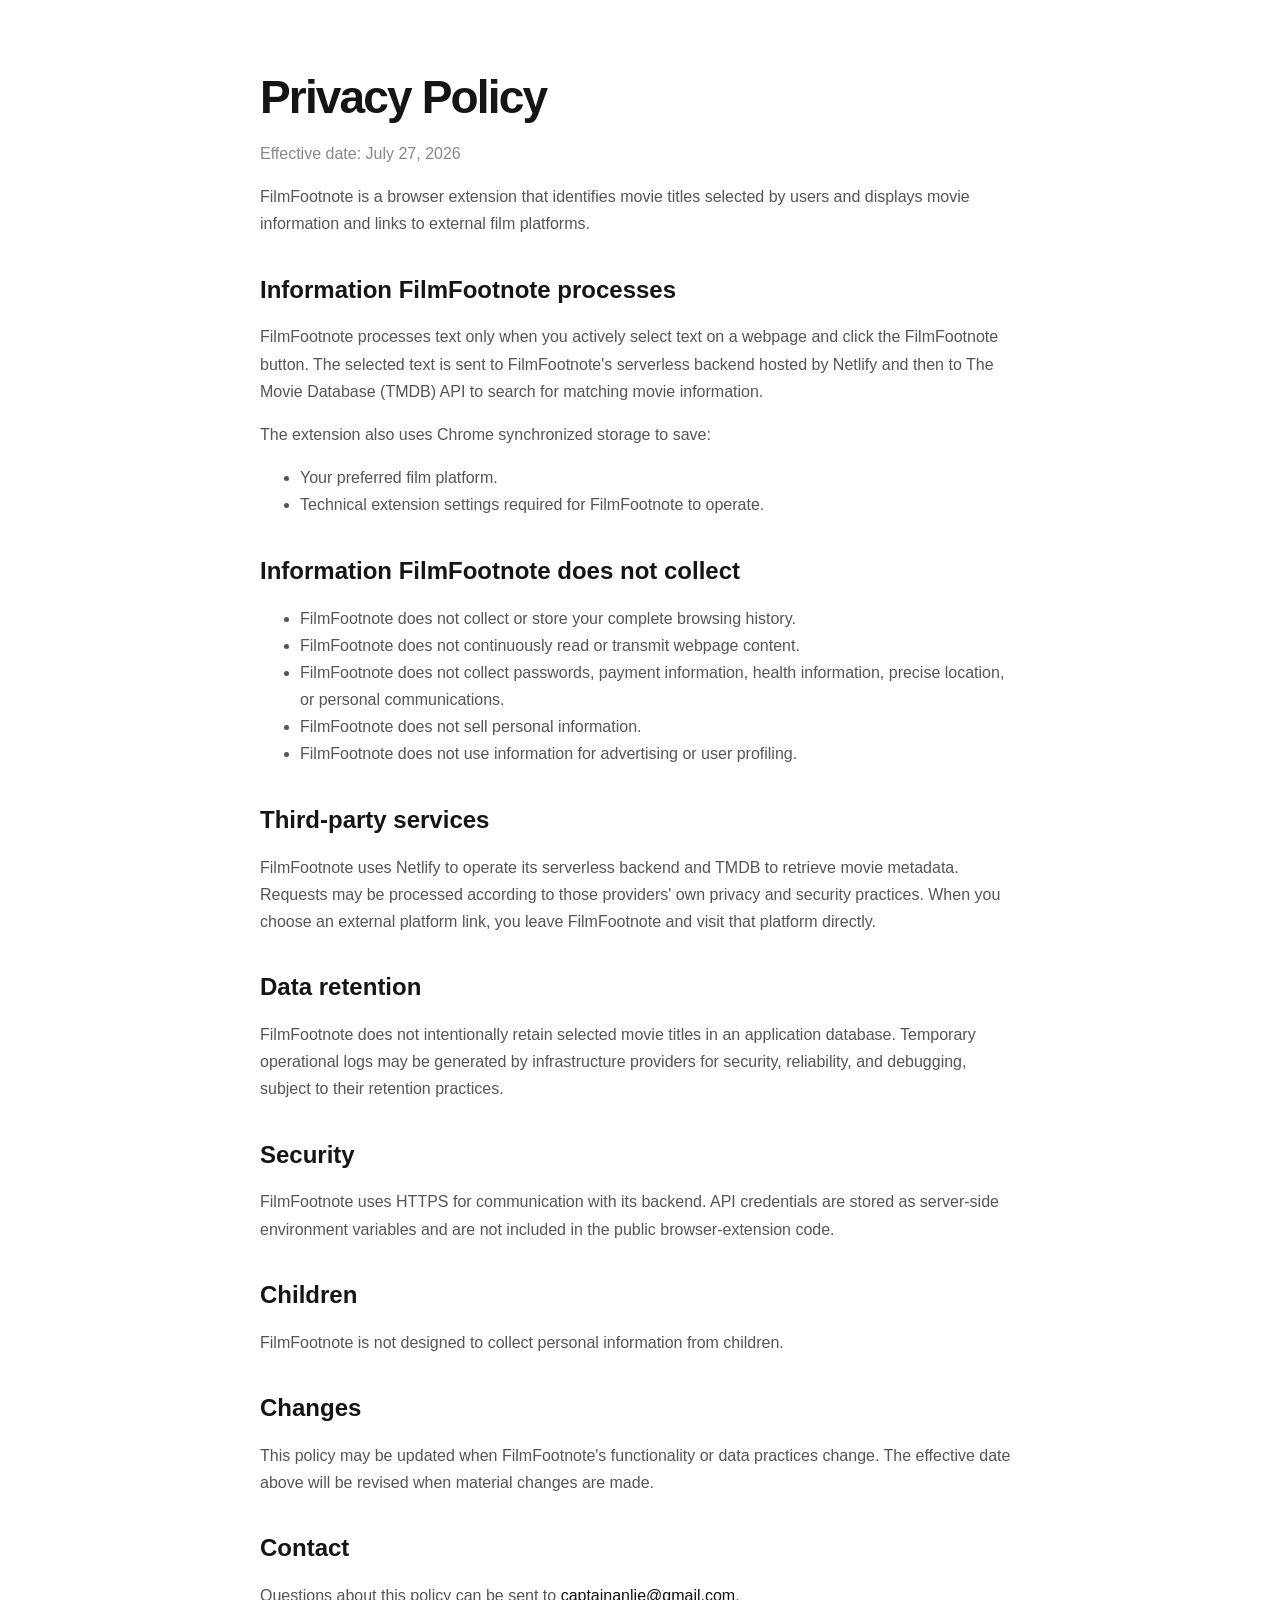
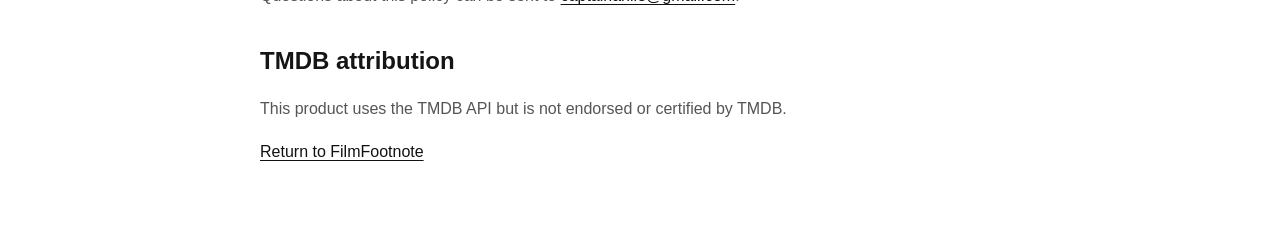
==== privacy.html @ b54d4970 "Add files via upload" ====
<!doctype html>
<html lang="en">
<head>
  <meta charset="utf-8">
  <meta name="viewport" content="width=device-width, initial-scale=1">
  <title>FilmFootnote Privacy Policy</title>
  <style>
    body { margin:0; color:#151515; background:#fff; font-family:Inter,ui-sans-serif,-apple-system,BlinkMacSystemFont,"Segoe UI",sans-serif; }
    main { width:min(760px,calc(100% - 40px)); margin:0 auto; padding:70px 0; }
    h1 { font-size:46px; letter-spacing:-.04em; margin:0 0 10px; }
    h2 { margin-top:38px; }
    p, li { color:#555; line-height:1.7; }
    .updated { color:#888; }
    a { color:#111; text-underline-offset:3px; }
  </style>
</head>
<body>
<main>
  <h1>Privacy Policy</h1>
  <p class="updated">Effective date: July 27, 2026</p>

  <p>FilmFootnote is a browser extension that identifies movie titles selected by users and displays movie information and links to external film platforms.</p>

  <h2>Information FilmFootnote processes</h2>
  <p>FilmFootnote processes text only when you actively select text on a webpage and click the FilmFootnote button. The selected text is sent to FilmFootnote's serverless backend hosted by Netlify and then to The Movie Database (TMDB) API to search for matching movie information.</p>

  <p>The extension also uses Chrome synchronized storage to save:</p>
  <ul>
    <li>Your preferred film platform.</li>
    <li>Technical extension settings required for FilmFootnote to operate.</li>
  </ul>

  <h2>Information FilmFootnote does not collect</h2>
  <ul>
    <li>FilmFootnote does not collect or store your complete browsing history.</li>
    <li>FilmFootnote does not continuously read or transmit webpage content.</li>
    <li>FilmFootnote does not collect passwords, payment information, health information, precise location, or personal communications.</li>
    <li>FilmFootnote does not sell personal information.</li>
    <li>FilmFootnote does not use information for advertising or user profiling.</li>
  </ul>

  <h2>Third-party services</h2>
  <p>FilmFootnote uses Netlify to operate its serverless backend and TMDB to retrieve movie metadata. Requests may be processed according to those providers' own privacy and security practices. When you choose an external platform link, you leave FilmFootnote and visit that platform directly.</p>

  <h2>Data retention</h2>
  <p>FilmFootnote does not intentionally retain selected movie titles in an application database. Temporary operational logs may be generated by infrastructure providers for security, reliability, and debugging, subject to their retention practices.</p>

  <h2>Security</h2>
  <p>FilmFootnote uses HTTPS for communication with its backend. API credentials are stored as server-side environment variables and are not included in the public browser-extension code.</p>

  <h2>Children</h2>
  <p>FilmFootnote is not designed to collect personal information from children.</p>

  <h2>Changes</h2>
  <p>This policy may be updated when FilmFootnote's functionality or data practices change. The effective date above will be revised when material changes are made.</p>

  <h2>Contact</h2>
  <p>Questions about this policy can be sent to <a href="mailto:captainanlie@gmail.com">captainanlie@gmail.com</a>.</p>

  <h2>TMDB attribution</h2>
  <p>This product uses the TMDB API but is not endorsed or certified by TMDB.</p>

  <p><a href="/">Return to FilmFootnote</a></p>
</main>
</body>
</html>
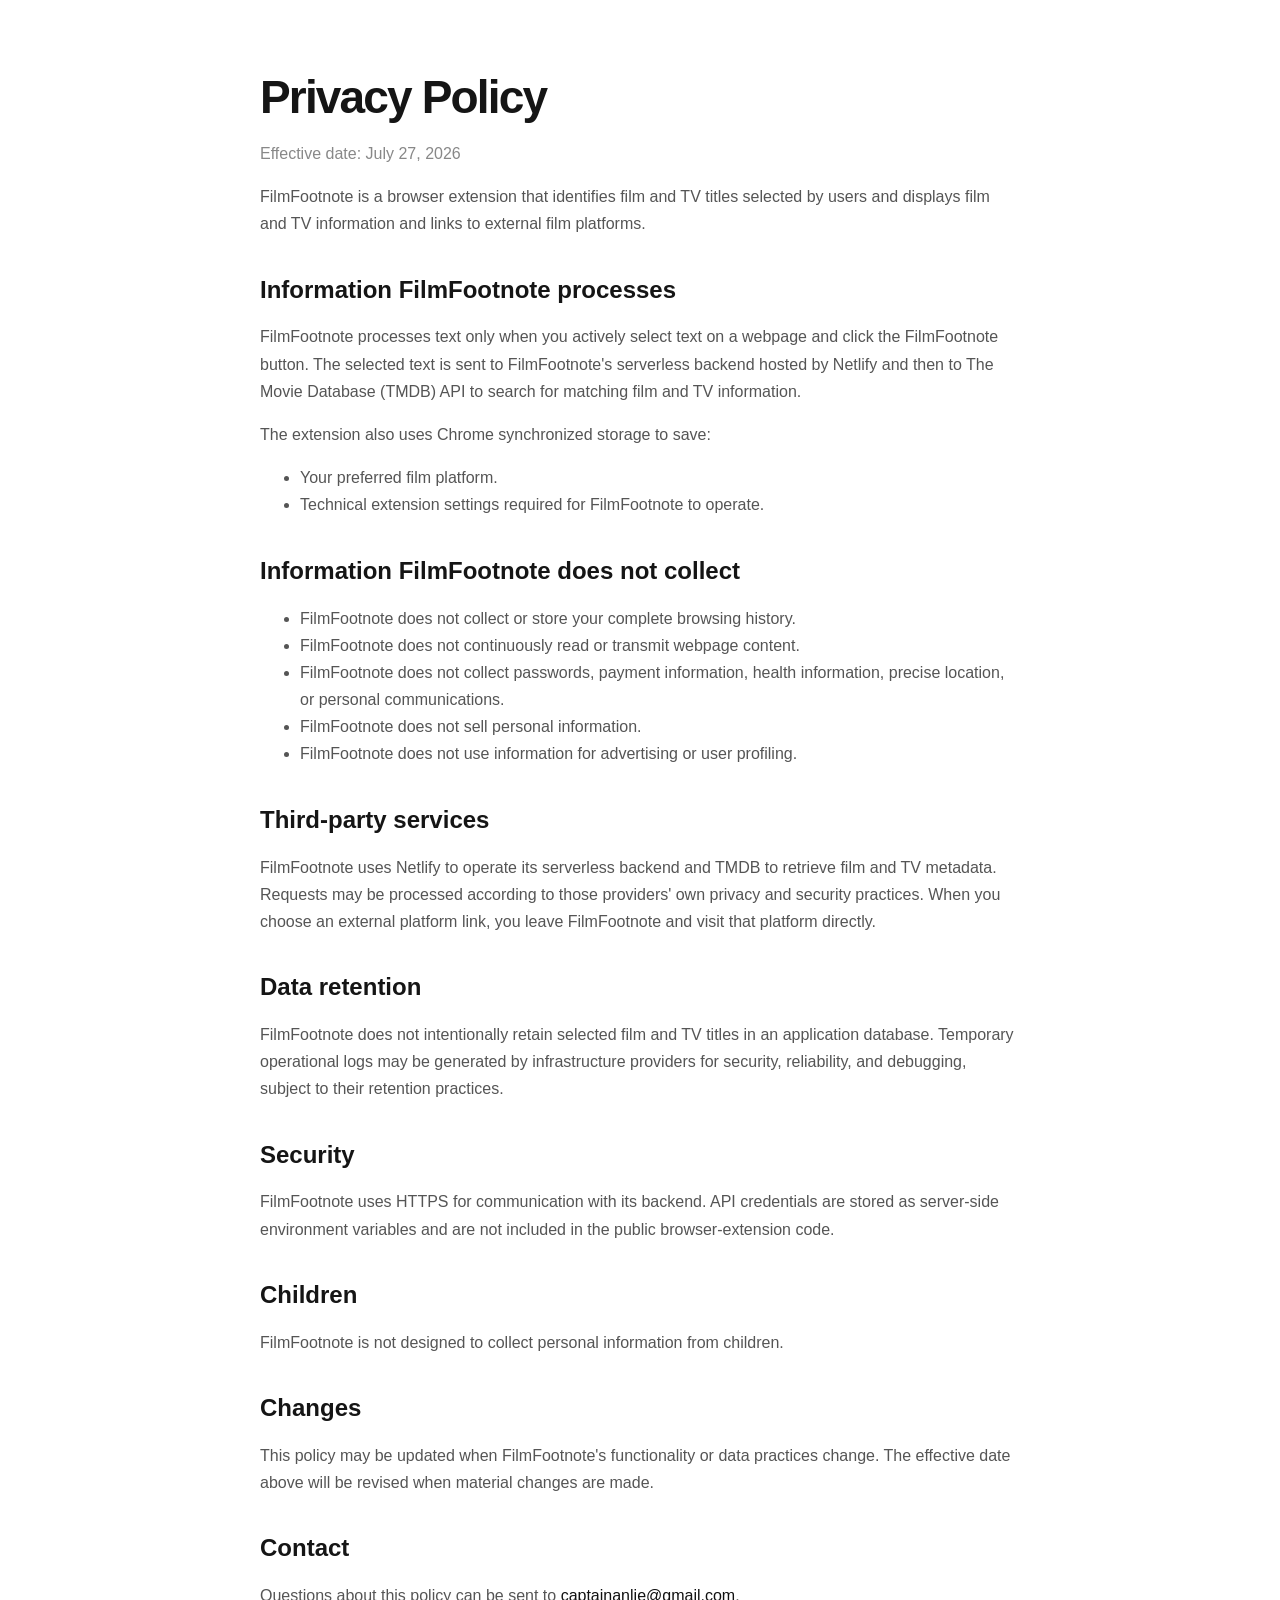
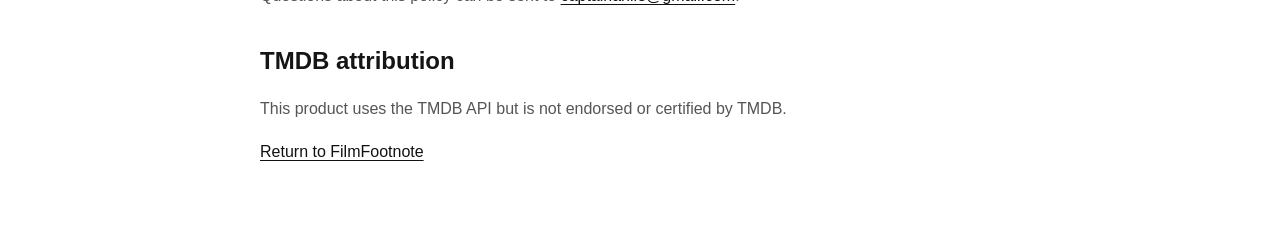
==== commit b37f38d4: "Add files via upload" ====
--- a/privacy.html
+++ b/privacy.html
@@ -19,10 +19,10 @@
   <h1>Privacy Policy</h1>
   <p class="updated">Effective date: July 27, 2026</p>
 
-  <p>FilmFootnote is a browser extension that identifies movie titles selected by users and displays movie information and links to external film platforms.</p>
+  <p>FilmFootnote is a browser extension that identifies film and TV titles selected by users and displays film and TV information and links to external film platforms.</p>
 
   <h2>Information FilmFootnote processes</h2>
-  <p>FilmFootnote processes text only when you actively select text on a webpage and click the FilmFootnote button. The selected text is sent to FilmFootnote's serverless backend hosted by Netlify and then to The Movie Database (TMDB) API to search for matching movie information.</p>
+  <p>FilmFootnote processes text only when you actively select text on a webpage and click the FilmFootnote button. The selected text is sent to FilmFootnote's serverless backend hosted by Netlify and then to The Movie Database (TMDB) API to search for matching film and TV information.</p>
 
   <p>The extension also uses Chrome synchronized storage to save:</p>
   <ul>
@@ -40,10 +40,10 @@
   </ul>
 
   <h2>Third-party services</h2>
-  <p>FilmFootnote uses Netlify to operate its serverless backend and TMDB to retrieve movie metadata. Requests may be processed according to those providers' own privacy and security practices. When you choose an external platform link, you leave FilmFootnote and visit that platform directly.</p>
+  <p>FilmFootnote uses Netlify to operate its serverless backend and TMDB to retrieve film and TV metadata. Requests may be processed according to those providers' own privacy and security practices. When you choose an external platform link, you leave FilmFootnote and visit that platform directly.</p>
 
   <h2>Data retention</h2>
-  <p>FilmFootnote does not intentionally retain selected movie titles in an application database. Temporary operational logs may be generated by infrastructure providers for security, reliability, and debugging, subject to their retention practices.</p>
+  <p>FilmFootnote does not intentionally retain selected film and TV titles in an application database. Temporary operational logs may be generated by infrastructure providers for security, reliability, and debugging, subject to their retention practices.</p>
 
   <h2>Security</h2>
   <p>FilmFootnote uses HTTPS for communication with its backend. API credentials are stored as server-side environment variables and are not included in the public browser-extension code.</p>
